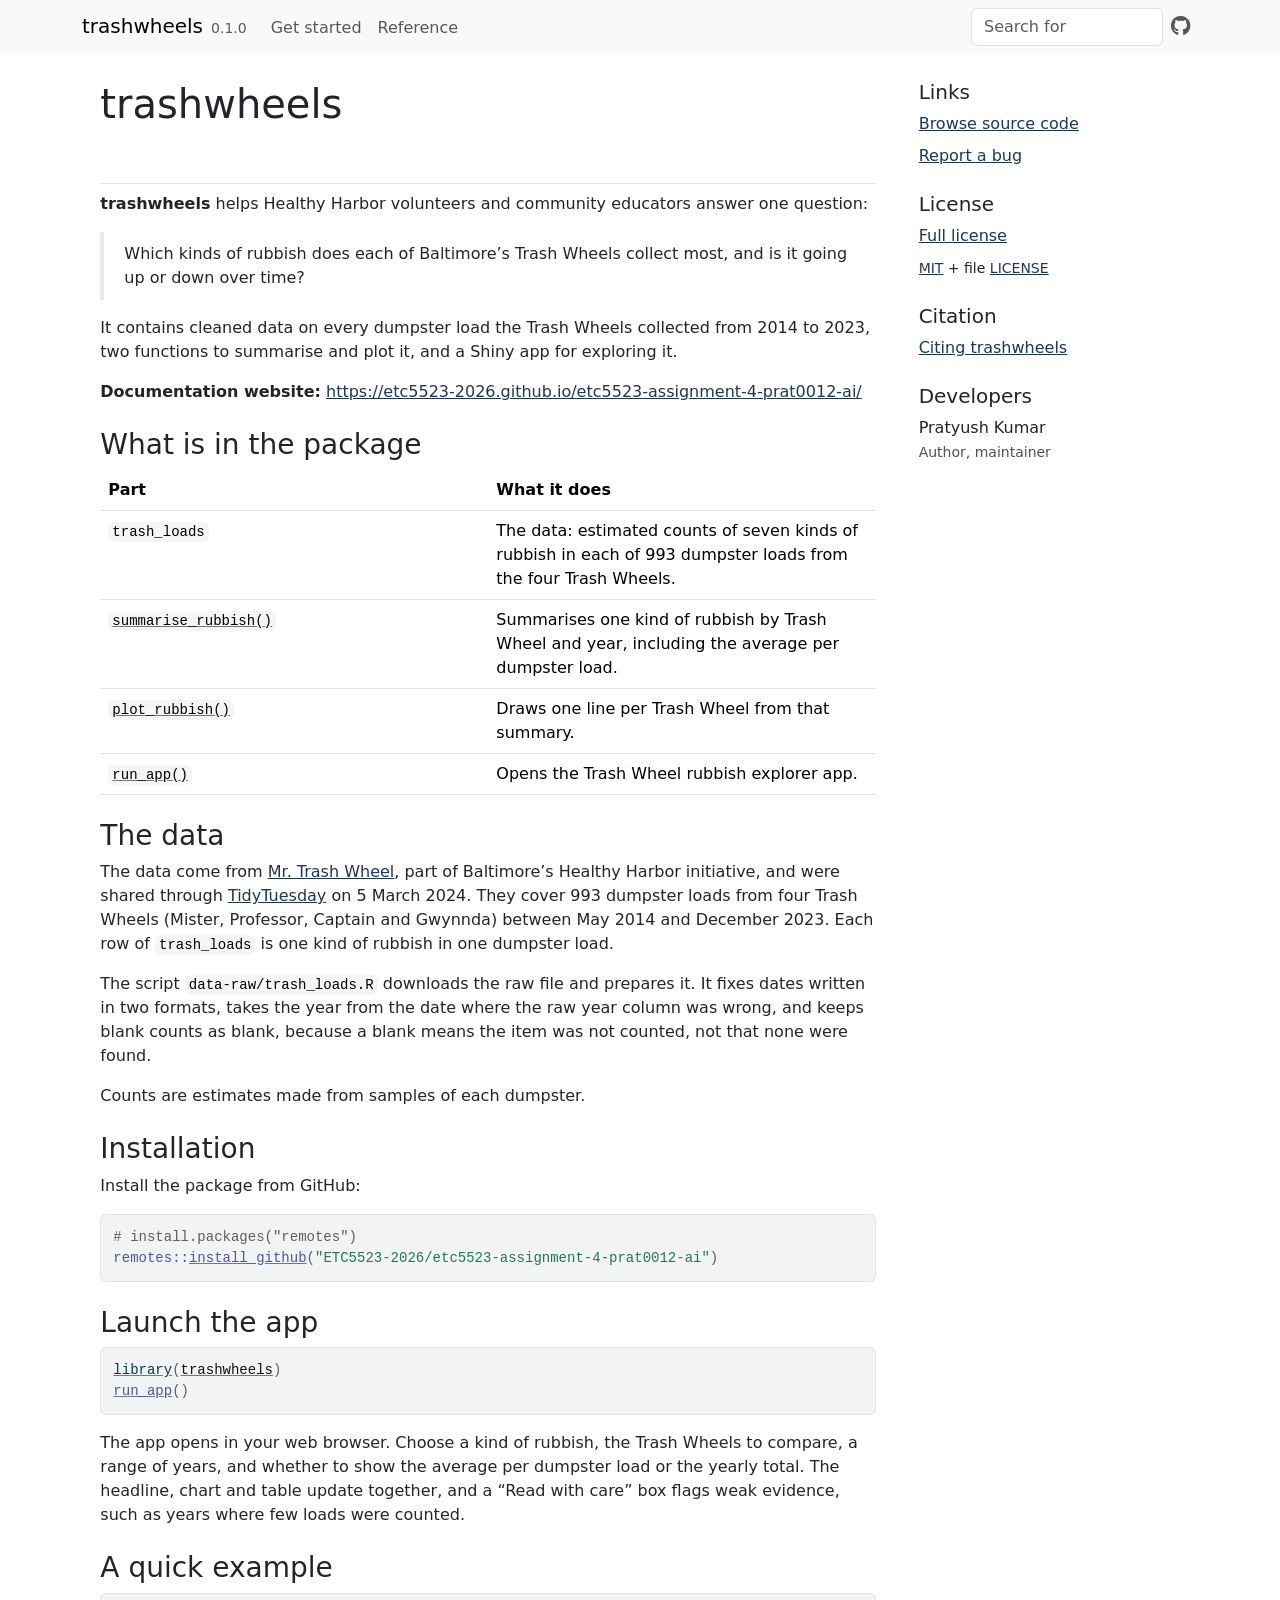
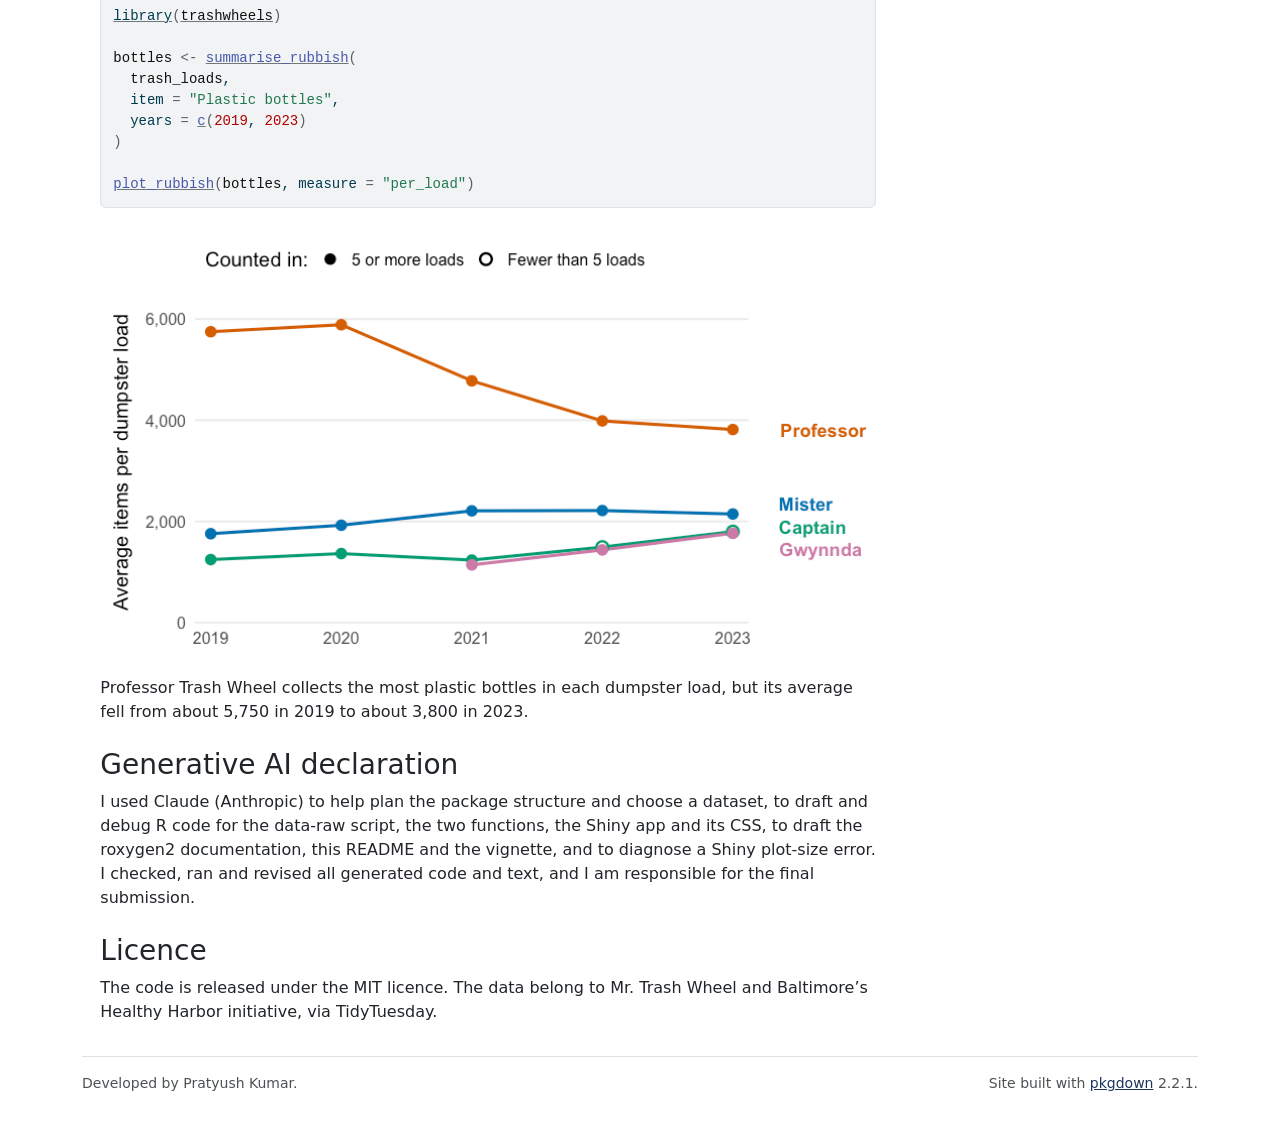
==== docs/index.html @ 95d3c6bc "Build pkgdown site into docs folder for GitHub Pages" ====
<!DOCTYPE html>
<!-- Generated by pkgdown: do not edit by hand --><html lang="en">
<head>
<meta http-equiv="Content-Type" content="text/html; charset=UTF-8">
<meta charset="utf-8">
<meta http-equiv="X-UA-Compatible" content="IE=edge">
<meta name="viewport" content="width=device-width, initial-scale=1, shrink-to-fit=no">
<title>trashwheels: Explore rubbish collected by Baltimore's Trash Wheels • trashwheels</title>
<script src="deps/jquery-3.6.0/jquery-3.6.0.min.js"></script><meta name="viewport" content="width=device-width, initial-scale=1, shrink-to-fit=no">
<link href="deps/bootstrap-5.3.8/bootstrap.min.css" rel="stylesheet">
<script src="deps/bootstrap-5.3.8/bootstrap.bundle.min.js"></script><link href="deps/font-awesome-6.5.2/css/all.min.css" rel="stylesheet">
<link href="deps/font-awesome-6.5.2/css/v4-shims.min.css" rel="stylesheet">
<script src="deps/headroom-0.11.0/headroom.min.js"></script><script src="deps/headroom-0.11.0/jQuery.headroom.min.js"></script><script src="deps/bootstrap-toc-1.0.1/bootstrap-toc.min.js"></script><script src="deps/clipboard.js-2.0.11/clipboard.min.js"></script><script src="deps/search-1.0.0/autocomplete.jquery.min.js"></script><script src="deps/search-1.0.0/fuse.min.js"></script><script src="deps/search-1.0.0/mark.min.js"></script><!-- pkgdown --><script src="pkgdown.js"></script><meta property="og:title" content="trashwheels: Explore rubbish collected by Baltimore's Trash Wheels">
<meta name="description" content="Data, functions and a Shiny app for comparing the rubbish that Baltimore's four Trash Wheels collect, per dumpster load and over time.
">
<meta property="og:description" content="Data, functions and a Shiny app for comparing the rubbish that Baltimore's four Trash Wheels collect, per dumpster load and over time.
">
</head>
<body>
    <a href="#main" class="visually-hidden-focusable">Skip to contents</a>


    <nav class="navbar navbar-expand-lg fixed-top bg-light" data-bs-theme="light" aria-label="Site navigation"><div class="container">

    <a class="navbar-brand me-2" href="index.html">trashwheels</a>

    <small class="nav-text text-muted me-auto" data-bs-toggle="tooltip" data-bs-placement="bottom" title="">0.1.0</small>


    <button class="navbar-toggler" type="button" data-bs-toggle="collapse" data-bs-target="#navbar" aria-controls="navbar" aria-expanded="false" aria-label="Toggle navigation">
      <span class="navbar-toggler-icon"></span>
    </button>

    <div id="navbar" class="collapse navbar-collapse ms-3">
      <ul class="navbar-nav me-auto">
<li class="nav-item"><a class="nav-link" href="articles/trashwheels.html">Get started</a></li>
<li class="nav-item"><a class="nav-link" href="reference/index.html">Reference</a></li>
      </ul>
<ul class="navbar-nav">
<li class="nav-item"><form class="form-inline" role="search">
 <input class="form-control" type="search" name="search-input" id="search-input" autocomplete="off" aria-label="Search site" placeholder="Search for" data-search-index="search.json">
</form></li>
<li class="nav-item"><a class="external-link nav-link" href="https://github.com/ETC5523-2026/etc5523-assignment-4-prat0012-ai/" aria-label="GitHub"><span class="fa fab fa-github fa-lg"></span></a></li>
      </ul>
</div>


  </div>
</nav><div class="container template-home">
<div class="row">
  <main id="main" class="col-md-9"><div class="section level1">
<div class="page-header"><h1 id="trashwheels">trashwheels<a class="anchor" aria-label="anchor" href="#trashwheels"></a>
</h1></div>
<p><strong>trashwheels</strong> helps Healthy Harbor volunteers and community educators answer one question:</p>
<blockquote>
<p>Which kinds of rubbish does each of Baltimore’s Trash Wheels collect most, and is it going up or down over time?</p>
</blockquote>
<p>It contains cleaned data on every dumpster load the Trash Wheels collected from 2014 to 2023, two functions to summarise and plot it, and a Shiny app for exploring it.</p>
<p><strong>Documentation website:</strong> <a href="https://etc5523-2026.github.io/etc5523-assignment-4-prat0012-ai/" class="uri">https://etc5523-2026.github.io/etc5523-assignment-4-prat0012-ai/</a></p>
<div class="section level2">
<h2 id="what-is-in-the-package">What is in the package<a class="anchor" aria-label="anchor" href="#what-is-in-the-package"></a>
</h2>
<table class="table">
<colgroup>
<col width="50%">
<col width="50%">
</colgroup>
<thead><tr>
<th>Part</th>
<th>What it does</th>
</tr></thead>
<tbody>
<tr>
<td><code>trash_loads</code></td>
<td>The data: estimated counts of seven kinds of rubbish in each of 993 dumpster loads from the four Trash Wheels.</td>
</tr>
<tr>
<td><code><a href="reference/summarise_rubbish.html">summarise_rubbish()</a></code></td>
<td>Summarises one kind of rubbish by Trash Wheel and year, including the average per dumpster load.</td>
</tr>
<tr>
<td><code><a href="reference/plot_rubbish.html">plot_rubbish()</a></code></td>
<td>Draws one line per Trash Wheel from that summary.</td>
</tr>
<tr>
<td><code><a href="reference/run_app.html">run_app()</a></code></td>
<td>Opens the Trash Wheel rubbish explorer app.</td>
</tr>
</tbody>
</table>
</div>
<div class="section level2">
<h2 id="the-data">The data<a class="anchor" aria-label="anchor" href="#the-data"></a>
</h2>
<p>The data come from <a href="https://www.mrtrashwheel.com/" class="external-link">Mr. Trash Wheel</a>, part of Baltimore’s Healthy Harbor initiative, and were shared through <a href="https://github.com/rfordatascience/tidytuesday/tree/main/data/2024/2024-03-05" class="external-link">TidyTuesday</a> on 5 March 2024. They cover 993 dumpster loads from four Trash Wheels (Mister, Professor, Captain and Gwynnda) between May 2014 and December 2023. Each row of <code>trash_loads</code> is one kind of rubbish in one dumpster load.</p>
<p>The script <code>data-raw/trash_loads.R</code> downloads the raw file and prepares it. It fixes dates written in two formats, takes the year from the date where the raw year column was wrong, and keeps blank counts as blank, because a blank means the item was not counted, not that none were found.</p>
<p>Counts are estimates made from samples of each dumpster.</p>
</div>
<div class="section level2">
<h2 id="installation">Installation<a class="anchor" aria-label="anchor" href="#installation"></a>
</h2>
<p>Install the package from GitHub:</p>
<div class="sourceCode" id="cb1"><pre class="downlit sourceCode r">
<code class="sourceCode R"><span><span class="co"># install.packages("remotes")</span></span>
<span><span class="fu">remotes</span><span class="fu">::</span><span class="fu"><a href="https://remotes.r-lib.org/reference/install_github.html" class="external-link">install_github</a></span><span class="op">(</span><span class="st">"ETC5523-2026/etc5523-assignment-4-prat0012-ai"</span><span class="op">)</span></span></code></pre></div>
</div>
<div class="section level2">
<h2 id="launch-the-app">Launch the app<a class="anchor" aria-label="anchor" href="#launch-the-app"></a>
</h2>
<div class="sourceCode" id="cb2"><pre class="downlit sourceCode r">
<code class="sourceCode R"><span><span class="kw"><a href="https://rdrr.io/r/base/library.html" class="external-link">library</a></span><span class="op">(</span><span class="va"><a href="https://etc5523-2026.github.io/etc5523-assignment-4-prat0012-ai/">trashwheels</a></span><span class="op">)</span></span>
<span><span class="fu"><a href="reference/run_app.html">run_app</a></span><span class="op">(</span><span class="op">)</span></span></code></pre></div>
<p>The app opens in your web browser. Choose a kind of rubbish, the Trash Wheels to compare, a range of years, and whether to show the average per dumpster load or the yearly total. The headline, chart and table update together, and a “Read with care” box flags weak evidence, such as years where few loads were counted.</p>
</div>
<div class="section level2">
<h2 id="a-quick-example">A quick example<a class="anchor" aria-label="anchor" href="#a-quick-example"></a>
</h2>
<div class="sourceCode" id="cb3"><pre class="downlit sourceCode r">
<code class="sourceCode R"><span><span class="kw"><a href="https://rdrr.io/r/base/library.html" class="external-link">library</a></span><span class="op">(</span><span class="va"><a href="https://etc5523-2026.github.io/etc5523-assignment-4-prat0012-ai/">trashwheels</a></span><span class="op">)</span></span>
<span></span>
<span><span class="va">bottles</span> <span class="op">&lt;-</span> <span class="fu"><a href="reference/summarise_rubbish.html">summarise_rubbish</a></span><span class="op">(</span></span>
<span>  <span class="va">trash_loads</span>,</span>
<span>  item <span class="op">=</span> <span class="st">"Plastic bottles"</span>,</span>
<span>  years <span class="op">=</span> <span class="fu"><a href="https://rdrr.io/r/base/c.html" class="external-link">c</a></span><span class="op">(</span><span class="fl">2019</span>, <span class="fl">2023</span><span class="op">)</span></span>
<span><span class="op">)</span></span>
<span></span>
<span><span class="fu"><a href="reference/plot_rubbish.html">plot_rubbish</a></span><span class="op">(</span><span class="va">bottles</span>, measure <span class="op">=</span> <span class="st">"per_load"</span><span class="op">)</span></span></code></pre></div>
<p><img src="reference/figures/README-example-1.png" alt="Line chart of average plastic bottles per dumpster load from 2019 to 2023 for the four Trash Wheels. Professor Trash Wheel is highest but falling." width="100%"></p>
<p>Professor Trash Wheel collects the most plastic bottles in each dumpster load, but its average fell from about 5,750 in 2019 to about 3,800 in 2023.</p>
</div>
<div class="section level2">
<h2 id="generative-ai-declaration">Generative AI declaration<a class="anchor" aria-label="anchor" href="#generative-ai-declaration"></a>
</h2>
<p>I used Claude (Anthropic) to help plan the package structure and choose a dataset, to draft and debug R code for the data-raw script, the two functions, the Shiny app and its CSS, to draft the roxygen2 documentation, this README and the vignette, and to diagnose a Shiny plot-size error. I checked, ran and revised all generated code and text, and I am responsible for the final submission.</p>
</div>
<div class="section level2">
<h2 id="licence">Licence<a class="anchor" aria-label="anchor" href="#licence"></a>
</h2>
<p>The code is released under the MIT licence. The data belong to Mr. Trash Wheel and Baltimore’s Healthy Harbor initiative, via TidyTuesday.</p>
</div>
</div>
  </main><aside class="col-md-3"><div class="links">
<h2 data-toc-skip>Links</h2>
<ul class="list-unstyled">
<li><a href="https://github.com/ETC5523-2026/etc5523-assignment-4-prat0012-ai/" class="external-link">Browse source code</a></li>
<li><a href="https://github.com/ETC5523-2026/etc5523-assignment-4-prat0012-ai/issues" class="external-link">Report a bug</a></li>
</ul>
</div>

<div class="license">
<h2 data-toc-skip>License</h2>
<ul class="list-unstyled">
<li><a href="LICENSE.html">Full license</a></li>
<li><small><a href="https://opensource.org/licenses/mit-license.php" class="external-link">MIT</a> + file <a href="LICENSE-text.html">LICENSE</a></small></li>
</ul>
</div>


<div class="citation">
<h2 data-toc-skip>Citation</h2>
<ul class="list-unstyled">
<li><a href="authors.html#citation">Citing trashwheels</a></li>
</ul>
</div>

<div class="developers">
<h2 data-toc-skip>Developers</h2>
<ul class="list-unstyled">
<li>Pratyush Kumar <br><small class="roles"> Author, maintainer </small>   </li>
</ul>
</div>



  </aside>
</div>


    <footer><div class="pkgdown-footer-left">
  <p>Developed by Pratyush Kumar.</p>
</div>

<div class="pkgdown-footer-right">
  <p>Site built with <a href="https://pkgdown.r-lib.org/" class="external-link">pkgdown</a> 2.2.1.</p>
</div>

    </footer>
</div>





  </body>
</html>
---- docs/deps/font-awesome-6.5.2/css/v4-shims.min.css ----
/*!
 * Font Awesome Free 6.5.2 by @fontawesome - https://fontawesome.com
 * License - https://fontawesome.com/license/free (Icons: CC BY 4.0, Fonts: SIL OFL 1.1, Code: MIT License)
 * Copyright 2024 Fonticons, Inc.
 */
.fa.fa-glass:before{content:"\f000"}.fa.fa-envelope-o{font-family:"Font Awesome 6 Free";font-weight:400}.fa.fa-envelope-o:before{content:"\f0e0"}.fa.fa-star-o{font-family:"Font Awesome 6 Free";font-weight:400}.fa.fa-star-o:before{content:"\f005"}.fa.fa-close:before,.fa.fa-remove:before{content:"\f00d"}.fa.fa-gear:before{content:"\f013"}.fa.fa-trash-o{font-family:"Font Awesome 6 Free";font-weight:400}.fa.fa-trash-o:before{content:"\f2ed"}.fa.fa-home:before{content:"\f015"}.fa.fa-file-o{font-family:"Font Awesome 6 Free";font-weight:400}.fa.fa-file-o:before{content:"\f15b"}.fa.fa-clock-o{font-family:"Font Awesome 6 Free";font-weight:400}.fa.fa-clock-o:before{content:"\f017"}.fa.fa-arrow-circle-o-down{font-family:"Font Awesome 6 Free";font-weight:400}.fa.fa-arrow-circle-o-down:before{content:"\f358"}.fa.fa-arrow-circle-o-up{font-family:"Font Awesome 6 Free";font-weight:400}.fa.fa-arrow-circle-o-up:before{content:"\f35b"}.fa.fa-play-circle-o{font-family:"Font Awesome 6 Free";font-weight:400}.fa.fa-play-circle-o:before{content:"\f144"}.fa.fa-repeat:before,.fa.fa-rotate-right:before{content:"\f01e"}.fa.fa-refresh:before{content:"\f021"}.fa.fa-list-alt{font-family:"Font Awesome 6 Free";font-weight:400}.fa.fa-list-alt:before{content:"\f022"}.fa.fa-dedent:before{content:"\f03b"}.fa.fa-video-camera:before{content:"\f03d"}.fa.fa-picture-o{font-family:"Font Awesome 6 Free";font-weight:400}.fa.fa-picture-o:before{content:"\f03e"}.fa.fa-photo{font-family:"Font Awesome 6 Free";font-weight:400}.fa.fa-photo:before{content:"\f03e"}.fa.fa-image{font-family:"Font Awesome 6 Free";font-weight:400}.fa.fa-image:before{content:"\f03e"}.fa.fa-map-marker:before{content:"\f3c5"}.fa.fa-pencil-square-o{font-family:"Font Awesome 6 Free";font-weight:400}.fa.fa-pencil-square-o:before{content:"\f044"}.fa.fa-edit{font-family:"Font Awesome 6 Free";font-weight:400}.fa.fa-edit:before{content:"\f044"}.fa.fa-share-square-o:before{content:"\f14d"}.fa.fa-check-square-o{font-family:"Font Awesome 6 Free";font-weight:400}.fa.fa-check-square-o:before{content:"\f14a"}.fa.fa-arrows:before{content:"\f0b2"}.fa.fa-times-circle-o{font-family:"Font Awesome 6 Free";font-weight:400}.fa.fa-times-circle-o:before{content:"\f057"}.fa.fa-check-circle-o{font-family:"Font Awesome 6 Free";font-weight:400}.fa.fa-check-circle-o:before{content:"\f058"}.fa.fa-mail-forward:before{content:"\f064"}.fa.fa-expand:before{content:"\f424"}.fa.fa-compress:before{content:"\f422"}.fa.fa-eye,.fa.fa-eye-slash{font-family:"Font Awesome 6 Free";font-weight:400}.fa.fa-warning:before{content:"\f071"}.fa.fa-calendar:before{content:"\f073"}.fa.fa-arrows-v:before{content:"\f338"}.fa.fa-arrows-h:before{content:"\f337"}.fa.fa-bar-chart-o:before,.fa.fa-bar-chart:before{content:"\e0e3"}.fa.fa-twitter-square{font-family:"Font Awesome 6 Brands";font-weight:400}.fa.fa-twitter-square:before{content:"\f081"}.fa.fa-facebook-square{font-family:"Font Awesome 6 Brands";font-weight:400}.fa.fa-facebook-square:before{content:"\f082"}.fa.fa-gears:before{content:"\f085"}.fa.fa-thumbs-o-up{font-family:"Font Awesome 6 Free";font-weight:400}.fa.fa-thumbs-o-up:before{content:"\f164"}.fa.fa-thumbs-o-down{font-family:"Font Awesome 6 Free";font-weight:400}.fa.fa-thumbs-o-down:before{content:"\f165"}.fa.fa-heart-o{font-family:"Font Awesome 6 Free";font-weight:400}.fa.fa-heart-o:before{content:"\f004"}.fa.fa-sign-out:before{content:"\f2f5"}.fa.fa-linkedin-square{font-family:"Font Awesome 6 Brands";font-weight:400}.fa.fa-linkedin-square:before{content:"\f08c"}.fa.fa-thumb-tack:before{content:"\f08d"}.fa.fa-external-link:before{content:"\f35d"}.fa.fa-sign-in:before{content:"\f2f6"}.fa.fa-github-square{font-family:"Font Awesome 6 Brands";font-weight:400}.fa.fa-github-square:before{content:"\f092"}.fa.fa-lemon-o{font-family:"Font Awesome 6 Free";font-weight:400}.fa.fa-lemon-o:before{content:"\f094"}.fa.fa-square-o{font-family:"Font Awesome 6 Free";font-weight:400}.fa.fa-square-o:before{content:"\f0c8"}.fa.fa-bookmark-o{font-family:"Font Awesome 6 Free";font-weight:400}.fa.fa-bookmark-o:before{content:"\f02e"}.fa.fa-facebook,.fa.fa-twitter{font-family:"Font Awesome 6 Brands";font-weight:400}.fa.fa-facebook:before{content:"\f39e"}.fa.fa-facebook-f{font-family:"Font Awesome 6 Brands";font-weight:400}.fa.fa-facebook-f:before{content:"\f39e"}.fa.fa-github{font-family:"Font Awesome 6 Brands";font-weight:400}.fa.fa-credit-card{font-family:"Font Awesome 6 Free";font-weight:400}.fa.fa-feed:before{content:"\f09e"}.fa.fa-hdd-o{font-family:"Font Awesome 6 Free";font-weight:400}.fa.fa-hdd-o:before{content:"\f0a0"}.fa.fa-hand-o-right{font-family:"Font Awesome 6 Free";font-weight:400}.fa.fa-hand-o-right:before{content:"\f0a4"}.fa.fa-hand-o-left{font-family:"Font Awesome 6 Free";font-weight:400}.fa.fa-hand-o-left:before{content:"\f0a5"}.fa.fa-hand-o-up{font-family:"Font Awesome 6 Free";font-weight:400}.fa.fa-hand-o-up:before{content:"\f0a6"}.fa.fa-hand-o-down{font-family:"Font Awesome 6 Free";font-weight:400}.fa.fa-hand-o-down:before{content:"\f0a7"}.fa.fa-globe:before{content:"\f57d"}.fa.fa-tasks:before{content:"\f828"}.fa.fa-arrows-alt:before{content:"\f31e"}.fa.fa-group:before{content:"\f0c0"}.fa.fa-chain:before{content:"\f0c1"}.fa.fa-cut:before{content:"\f0c4"}.fa.fa-files-o{font-family:"Font Awesome 6 Free";font-weight:400}.fa.fa-files-o:before{content:"\f0c5"}.fa.fa-floppy-o{font-family:"Font Awesome 6 Free";font-weight:400}.fa.fa-floppy-o:before{content:"\f0c7"}.fa.fa-save{font-family:"Font Awesome 6 Free";font-weight:400}.fa.fa-save:before{content:"\f0c7"}.fa.fa-navicon:before,.fa.fa-reorder:before{content:"\f0c9"}.fa.fa-magic:before{content:"\e2ca"}.fa.fa-pinterest,.fa.fa-pinterest-square{font-family:"Font Awesome 6 Brands";font-weight:400}.fa.fa-pinterest-square:before{content:"\f0d3"}.fa.fa-google-plus-square{font-family:"Font Awesome 6 Brands";font-weight:400}.fa.fa-google-plus-square:before{content:"\f0d4"}.fa.fa-google-plus{font-family:"Font Awesome 6 Brands";font-weight:400}.fa.fa-google-plus:before{content:"\f0d5"}.fa.fa-money:before{content:"\f3d1"}.fa.fa-unsorted:before{content:"\f0dc"}.fa.fa-sort-desc:before{content:"\f0dd"}.fa.fa-sort-asc:before{content:"\f0de"}.fa.fa-linkedin{font-family:"Font Awesome 6 Brands";font-weight:400}.fa.fa-linkedin:before{content:"\f0e1"}.fa.fa-rotate-left:before{content:"\f0e2"}.fa.fa-legal:before{content:"\f0e3"}.fa.fa-dashboard:before,.fa.fa-tachometer:before{content:"\f625"}.fa.fa-comment-o{font-family:"Font Awesome 6 Free";font-weight:400}.fa.fa-comment-o:before{content:"\f075"}.fa.fa-comments-o{font-family:"Font Awesome 6 Free";font-weight:400}.fa.fa-comments-o:before{content:"\f086"}.fa.fa-flash:before{content:"\f0e7"}.fa.fa-clipboard:before{content:"\f0ea"}.fa.fa-lightbulb-o{font-family:"Font Awesome 6 Free";font-weight:400}.fa.fa-lightbulb-o:before{content:"\f0eb"}.fa.fa-exchange:before{content:"\f362"}.fa.fa-cloud-download:before{content:"\f0ed"}.fa.fa-cloud-upload:before{content:"\f0ee"}.fa.fa-bell-o{font-family:"Font Awesome 6 Free";font-weight:400}.fa.fa-bell-o:before{content:"\f0f3"}.fa.fa-cutlery:before{content:"\f2e7"}.fa.fa-file-text-o{font-family:"Font Awesome 6 Free";font-weight:400}.fa.fa-file-text-o:before{content:"\f15c"}.fa.fa-building-o{font-family:"Font Awesome 6 Free";font-weight:400}.fa.fa-building-o:before{content:"\f1ad"}.fa.fa-hospital-o{font-family:"Font Awesome 6 Free";font-weight:400}.fa.fa-hospital-o:before{content:"\f0f8"}.fa.fa-tablet:before{content:"\f3fa"}.fa.fa-mobile-phone:before,.fa.fa-mobile:before{content:"\f3cd"}.fa.fa-circle-o{font-family:"Font Awesome 6 Free";font-weight:400}.fa.fa-circle-o:before{content:"\f111"}.fa.fa-mail-reply:before{content:"\f3e5"}.fa.fa-github-alt{font-family:"Font Awesome 6 Brands";font-weight:400}.fa.fa-folder-o{font-family:"Font Awesome 6 Free";font-weight:400}.fa.fa-folder-o:before{content:"\f07b"}.fa.fa-folder-open-o{font-family:"Font Awesome 6 Free";font-weight:400}.fa.fa-folder-open-o:before{content:"\f07c"}.fa.fa-smile-o{font-family:"Font Awesome 6 Free";font-weight:400}.fa.fa-smile-o:before{content:"\f118"}.fa.fa-frown-o{font-family:"Font Awesome 6 Free";font-weight:400}.fa.fa-frown-o:before{content:"\f119"}.fa.fa-meh-o{font-family:"Font Awesome 6 Free";font-weight:400}.fa.fa-meh-o:before{content:"\f11a"}.fa.fa-keyboard-o{font-family:"Font Awesome 6 Free";font-weight:400}.fa.fa-keyboard-o:before{content:"\f11c"}.fa.fa-flag-o{font-family:"Font Awesome 6 Free";font-weight:400}.fa.fa-flag-o:before{content:"\f024"}.fa.fa-mail-reply-all:before{content:"\f122"}.fa.fa-star-half-o{font-family:"Font Awesome 6 Free";font-weight:400}.fa.fa-star-half-o:before{content:"\f5c0"}.fa.fa-star-half-empty{font-family:"Font Awesome 6 Free";font-weight:400}.fa.fa-star-half-empty:before{content:"\f5c0"}.fa.fa-star-half-full{font-family:"Font Awesome 6 Free";font-weight:400}.fa.fa-star-half-full:before{content:"\f5c0"}.fa.fa-code-fork:before{content:"\f126"}.fa.fa-chain-broken:before,.fa.fa-unlink:before{content:"\f127"}.fa.fa-calendar-o{font-family:"Font Awesome 6 Free";font-weight:400}.fa.fa-calendar-o:before{content:"\f133"}.fa.fa-css3,.fa.fa-html5,.fa.fa-maxcdn{font-family:"Font Awesome 6 Brands";font-weight:400}.fa.fa-unlock-alt:before{content:"\f09c"}.fa.fa-minus-square-o{font-family:"Font Awesome 6 Free";font-weight:400}.fa.fa-minus-square-o:before{content:"\f146"}.fa.fa-level-up:before{content:"\f3bf"}.fa.fa-level-down:before{content:"\f3be"}.fa.fa-pencil-square:before{content:"\f14b"}.fa.fa-external-link-square:before{content:"\f360"}.fa.fa-compass{font-family:"Font Awesome 6 Free";font-weight:400}.fa.fa-caret-square-o-down{font-family:"Font Awesome 6 Free";font-weight:400}.fa.fa-caret-square-o-down:before{content:"\f150"}.fa.fa-toggle-down{font-family:"Font Awesome 6 Free";font-weight:400}.fa.fa-toggle-down:before{content:"\f150"}.fa.fa-caret-square-o-up{font-family:"Font Awesome 6 Free";font-weight:400}.fa.fa-caret-square-o-up:before{content:"\f151"}.fa.fa-toggle-up{font-family:"Font Awesome 6 Free";font-weight:400}.fa.fa-toggle-up:before{content:"\f151"}.fa.fa-caret-square-o-right{font-family:"Font Awesome 6 Free";font-weight:400}.fa.fa-caret-square-o-right:before{content:"\f152"}.fa.fa-toggle-right{font-family:"Font Awesome 6 Free";font-weight:400}.fa.fa-toggle-right:before{content:"\f152"}.fa.fa-eur:before,.fa.fa-euro:before{content:"\f153"}.fa.fa-gbp:before{content:"\f154"}.fa.fa-dollar:before,.fa.fa-usd:before{content:"\24"}.fa.fa-inr:before,.fa.fa-rupee:before{content:"\e1bc"}.fa.fa-cny:before,.fa.fa-jpy:before,.fa.fa-rmb:before,.fa.fa-yen:before{content:"\f157"}.fa.fa-rouble:before,.fa.fa-rub:before,.fa.fa-ruble:before{content:"\f158"}.fa.fa-krw:before,.fa.fa-won:before{content:"\f159"}.fa.fa-bitcoin,.fa.fa-btc{font-family:"Font Awesome 6 Brands";font-weight:400}.fa.fa-bitcoin:before{content:"\f15a"}.fa.fa-file-text:before{content:"\f15c"}.fa.fa-sort-alpha-asc:before{content:"\f15d"}.fa.fa-sort-alpha-desc:before{content:"\f881"}.fa.fa-sort-amount-asc:before{content:"\f884"}.fa.fa-sort-amount-desc:before{content:"\f160"}.fa.fa-sort-numeric-asc:before{content:"\f162"}.fa.fa-sort-numeric-desc:before{content:"\f886"}.fa.fa-youtube-square{font-family:"Font Awesome 6 Brands";font-weight:400}.fa.fa-youtube-square:before{content:"\f431"}.fa.fa-xing,.fa.fa-xing-square,.fa.fa-youtube{font-family:"Font Awesome 6 Brands";font-weight:400}.fa.fa-xing-square:before{content:"\f169"}.fa.fa-youtube-play{font-family:"Font Awesome 6 Brands";font-weight:400}.fa.fa-youtube-play:before{content:"\f167"}.fa.fa-adn,.fa.fa-bitbucket,.fa.fa-bitbucket-square,.fa.fa-dropbox,.fa.fa-flickr,.fa.fa-instagram,.fa.fa-stack-overflow{font-family:"Font Awesome 6 Brands";font-weight:400}.fa.fa-bitbucket-square:before{content:"\f171"}.fa.fa-tumblr,.fa.fa-tumblr-square{font-family:"Font Awesome 6 Brands";font-weight:400}.fa.fa-tumblr-square:before{content:"\f174"}.fa.fa-long-arrow-down:before{content:"\f309"}.fa.fa-long-arrow-up:before{content:"\f30c"}.fa.fa-long-arrow-left:before{content:"\f30a"}.fa.fa-long-arrow-right:before{content:"\f30b"}.fa.fa-android,.fa.fa-apple,.fa.fa-dribbble,.fa.fa-foursquare,.fa.fa-gittip,.fa.fa-gratipay,.fa.fa-linux,.fa.fa-skype,.fa.fa-trello,.fa.fa-windows{font-family:"Font Awesome 6 Brands";font-weight:400}.fa.fa-gittip:before{content:"\f184"}.fa.fa-sun-o{font-family:"Font Awesome 6 Free";font-weight:400}.fa.fa-sun-o:before{content:"\f185"}.fa.fa-moon-o{font-family:"Font Awesome 6 Free";font-weight:400}.fa.fa-moon-o:before{content:"\f186"}.fa.fa-pagelines,.fa.fa-renren,.fa.fa-stack-exchange,.fa.fa-vk,.fa.fa-weibo{font-family:"Font Awesome 6 Brands";font-weight:400}.fa.fa-arrow-circle-o-right{font-family:"Font Awesome 6 Free";font-weight:400}.fa.fa-arrow-circle-o-right:before{content:"\f35a"}.fa.fa-arrow-circle-o-left{font-family:"Font Awesome 6 Free";font-weight:400}.fa.fa-arrow-circle-o-left:before{content:"\f359"}.fa.fa-caret-square-o-left{font-family:"Font Awesome 6 Free";font-weight:400}.fa.fa-caret-square-o-left:before{content:"\f191"}.fa.fa-toggle-left{font-family:"Font Awesome 6 Free";font-weight:400}.fa.fa-toggle-left:before{content:"\f191"}.fa.fa-dot-circle-o{font-family:"Font Awesome 6 Free";font-weight:400}.fa.fa-dot-circle-o:before{content:"\f192"}.fa.fa-vimeo-square{font-family:"Font Awesome 6 Brands";font-weight:400}.fa.fa-vimeo-square:before{content:"\f194"}.fa.fa-try:before,.fa.fa-turkish-lira:before{content:"\e2bb"}.fa.fa-plus-square-o{font-family:"Font Awesome 6 Free";font-weight:400}.fa.fa-plus-square-o:before{content:"\f0fe"}.fa.fa-openid,.fa.fa-slack,.fa.fa-wordpress{font-family:"Font Awesome 6 Brands";font-weight:400}.fa.fa-bank:before,.fa.fa-institution:before{content:"\f19c"}.fa.fa-mortar-board:before{content:"\f19d"}.fa.fa-google,.fa.fa-reddit,.fa.fa-reddit-square,.fa.fa-yahoo{font-family:"Font Awesome 6 Brands";font-weight:400}.fa.fa-reddit-square:before{content:"\f1a2"}.fa.fa-behance,.fa.fa-behance-square,.fa.fa-delicious,.fa.fa-digg,.fa.fa-drupal,.fa.fa-joomla,.fa.fa-pied-piper-alt,.fa.fa-pied-piper-pp,.fa.fa-stumbleupon,.fa.fa-stumbleupon-circle{font-family:"Font Awesome 6 Brands";font-weight:400}.fa.fa-behance-square:before{content:"\f1b5"}.fa.fa-steam,.fa.fa-steam-square{font-family:"Font Awesome 6 Brands";font-weight:400}.fa.fa-steam-square:before{content:"\f1b7"}.fa.fa-automobile:before{content:"\f1b9"}.fa.fa-cab:before{content:"\f1ba"}.fa.fa-deviantart,.fa.fa-soundcloud,.fa.fa-spotify{font-family:"Font Awesome 6 Brands";font-weight:400}.fa.fa-file-pdf-o{font-family:"Font Awesome 6 Free";font-weight:400}.fa.fa-file-pdf-o:before{content:"\f1c1"}.fa.fa-file-word-o{font-family:"Font Awesome 6 Free";font-weight:400}.fa.fa-file-word-o:before{content:"\f1c2"}.fa.fa-file-excel-o{font-family:"Font Awesome 6 Free";font-weight:400}.fa.fa-file-excel-o:before{content:"\f1c3"}.fa.fa-file-powerpoint-o{font-family:"Font Awesome 6 Free";font-weight:400}.fa.fa-file-powerpoint-o:before{content:"\f1c4"}.fa.fa-file-image-o{font-family:"Font Awesome 6 Free";font-weight:400}.fa.fa-file-image-o:before{content:"\f1c5"}.fa.fa-file-photo-o{font-family:"Font Awesome 6 Free";font-weight:400}.fa.fa-file-photo-o:before{content:"\f1c5"}.fa.fa-file-picture-o{font-family:"Font Awesome 6 Free";font-weight:400}.fa.fa-file-picture-o:before{content:"\f1c5"}.fa.fa-file-archive-o{font-family:"Font Awesome 6 Free";font-weight:400}.fa.fa-file-archive-o:before{content:"\f1c6"}.fa.fa-file-zip-o{font-family:"Font Awesome 6 Free";font-weight:400}.fa.fa-file-zip-o:before{content:"\f1c6"}.fa.fa-file-audio-o{font-family:"Font Awesome 6 Free";font-weight:400}.fa.fa-file-audio-o:before{content:"\f1c7"}.fa.fa-file-sound-o{font-family:"Font Awesome 6 Free";font-weight:400}.fa.fa-file-sound-o:before{content:"\f1c7"}.fa.fa-file-video-o{font-family:"Font Awesome 6 Free";font-weight:400}.fa.fa-file-video-o:before{content:"\f1c8"}.fa.fa-file-movie-o{font-family:"Font Awesome 6 Free";font-weight:400}.fa.fa-file-movie-o:before{content:"\f1c8"}.fa.fa-file-code-o{font-family:"Font Awesome 6 Free";font-weight:400}.fa.fa-file-code-o:before{content:"\f1c9"}.fa.fa-codepen,.fa.fa-jsfiddle,.fa.fa-vine{font-family:"Font Awesome 6 Brands";font-weight:400}.fa.fa-life-bouy:before,.fa.fa-life-buoy:before,.fa.fa-life-saver:before,.fa.fa-support:before{content:"\f1cd"}.fa.fa-circle-o-notch:before{content:"\f1ce"}.fa.fa-ra,.fa.fa-rebel{font-family:"Font Awesome 6 Brands";font-weight:400}.fa.fa-ra:before{content:"\f1d0"}.fa.fa-resistance{font-family:"Font Awesome 6 Brands";font-weight:400}.fa.fa-resistance:before{content:"\f1d0"}.fa.fa-empire,.fa.fa-ge{font-family:"Font Awesome 6 Brands";font-weight:400}.fa.fa-ge:before{content:"\f1d1"}.fa.fa-git-square{font-family:"Font Awesome 6 Brands";font-weight:400}.fa.fa-git-square:before{content:"\f1d2"}.fa.fa-git,.fa.fa-hacker-news,.fa.fa-y-combinator-square{font-family:"Font Awesome 6 Brands";font-weight:400}.fa.fa-y-combinator-square:before{content:"\f1d4"}.fa.fa-yc-square{font-family:"Font Awesome 6 Brands";font-weight:400}.fa.fa-yc-square:before{content:"\f1d4"}.fa.fa-qq,.fa.fa-tencent-weibo,.fa.fa-wechat,.fa.fa-weixin{font-family:"Font Awesome 6 Brands";font-weight:400}.fa.fa-wechat:before{content:"\f1d7"}.fa.fa-send:before{content:"\f1d8"}.fa.fa-paper-plane-o{font-family:"Font Awesome 6 Free";font-weight:400}.fa.fa-paper-plane-o:before{content:"\f1d8"}.fa.fa-send-o{font-family:"Font Awesome 6 Free";font-weight:400}.fa.fa-send-o:before{content:"\f1d8"}.fa.fa-circle-thin{font-family:"Font Awesome 6 Free";font-weight:400}.fa.fa-circle-thin:before{content:"\f111"}.fa.fa-header:before{content:"\f1dc"}.fa.fa-futbol-o{font-family:"Font Awesome 6 Free";font-weight:400}.fa.fa-futbol-o:before{content:"\f1e3"}.fa.fa-soccer-ball-o{font-family:"Font Awesome 6 Free";font-weight:400}.fa.fa-soccer-ball-o:before{content:"\f1e3"}.fa.fa-slideshare,.fa.fa-twitch,.fa.fa-yelp{font-family:"Font Awesome 6 Brands";font-weight:400}.fa.fa-newspaper-o{font-family:"Font Awesome 6 Free";font-weight:400}.fa.fa-newspaper-o:before{content:"\f1ea"}.fa.fa-cc-amex,.fa.fa-cc-discover,.fa.fa-cc-mastercard,.fa.fa-cc-paypal,.fa.fa-cc-stripe,.fa.fa-cc-visa,.fa.fa-google-wallet,.fa.fa-paypal{font-family:"Font Awesome 6 Brands";font-weight:400}.fa.fa-bell-slash-o{font-family:"Font Awesome 6 Free";font-weight:400}.fa.fa-bell-slash-o:before{content:"\f1f6"}.fa.fa-trash:before{content:"\f2ed"}.fa.fa-copyright{font-family:"Font Awesome 6 Free";font-weight:400}.fa.fa-eyedropper:before{content:"\f1fb"}.fa.fa-area-chart:before{content:"\f1fe"}.fa.fa-pie-chart:before{content:"\f200"}.fa.fa-line-chart:before{content:"\f201"}.fa.fa-lastfm,.fa.fa-lastfm-square{font-family:"Font Awesome 6 Brands";font-weight:400}.fa.fa-lastfm-square:before{content:"\f203"}.fa.fa-angellist,.fa.fa-ioxhost{font-family:"Font Awesome 6 Brands";font-weight:400}.fa.fa-cc{font-family:"Font Awesome 6 Free";font-weight:400}.fa.fa-cc:before{content:"\f20a"}.fa.fa-ils:before,.fa.fa-shekel:before,.fa.fa-sheqel:before{content:"\f20b"}.fa.fa-buysellads,.fa.fa-connectdevelop,.fa.fa-dashcube,.fa.fa-forumbee,.fa.fa-leanpub,.fa.fa-sellsy,.fa.fa-shirtsinbulk,.fa.fa-simplybuilt,.fa.fa-skyatlas{font-family:"Font Awesome 6 Brands";font-weight:400}.fa.fa-diamond{font-family:"Font Awesome 6 Free";font-weight:400}.fa.fa-diamond:before{content:"\f3a5"}.fa.fa-intersex:before,.fa.fa-transgender:before{content:"\f224"}.fa.fa-transgender-alt:before{content:"\f225"}.fa.fa-facebook-official{font-family:"Font Awesome 6 Brands";font-weight:400}.fa.fa-facebook-official:before{content:"\f09a"}.fa.fa-pinterest-p,.fa.fa-whatsapp{font-family:"Font Awesome 6 Brands";font-weight:400}.fa.fa-hotel:before{content:"\f236"}.fa.fa-medium,.fa.fa-viacoin,.fa.fa-y-combinator,.fa.fa-yc{font-family:"Font Awesome 6 Brands";font-weight:400}.fa.fa-yc:before{content:"\f23b"}.fa.fa-expeditedssl,.fa.fa-opencart,.fa.fa-optin-monster{font-family:"Font Awesome 6 Brands";font-weight:400}.fa.fa-battery-4:before,.fa.fa-battery:before{content:"\f240"}.fa.fa-battery-3:before{content:"\f241"}.fa.fa-battery-2:before{content:"\f242"}.fa.fa-battery-1:before{content:"\f243"}.fa.fa-battery-0:before{content:"\f244"}.fa.fa-object-group,.fa.fa-object-ungroup,.fa.fa-sticky-note-o{font-family:"Font Awesome 6 Free";font-weight:400}.fa.fa-sticky-note-o:before{content:"\f249"}.fa.fa-cc-diners-club,.fa.fa-cc-jcb{font-family:"Font Awesome 6 Brands";font-weight:400}.fa.fa-clone{font-family:"Font Awesome 6 Free";font-weight:400}.fa.fa-hourglass-o:before{content:"\f254"}.fa.fa-hourglass-1:before{content:"\f251"}.fa.fa-hourglass-2:before{content:"\f252"}.fa.fa-hourglass-3:before{content:"\f253"}.fa.fa-hand-rock-o{font-family:"Font Awesome 6 Free";font-weight:400}.fa.fa-hand-rock-o:before{content:"\f255"}.fa.fa-hand-grab-o{font-family:"Font Awesome 6 Free";font-weight:400}.fa.fa-hand-grab-o:before{content:"\f255"}.fa.fa-hand-paper-o{font-family:"Font Awesome 6 Free";font-weight:400}.fa.fa-hand-paper-o:before{content:"\f256"}.fa.fa-hand-stop-o{font-family:"Font Awesome 6 Free";font-weight:400}.fa.fa-hand-stop-o:before{content:"\f256"}.fa.fa-hand-scissors-o{font-family:"Font Awesome 6 Free";font-weight:400}.fa.fa-hand-scissors-o:before{content:"\f257"}.fa.fa-hand-lizard-o{font-family:"Font Awesome 6 Free";font-weight:400}.fa.fa-hand-lizard-o:before{content:"\f258"}.fa.fa-hand-spock-o{font-family:"Font Awesome 6 Free";font-weight:400}.fa.fa-hand-spock-o:before{content:"\f259"}.fa.fa-hand-pointer-o{font-family:"Font Awesome 6 Free";font-weight:400}.fa.fa-hand-pointer-o:before{content:"\f25a"}.fa.fa-hand-peace-o{font-family:"Font Awesome 6 Free";font-weight:400}.fa.fa-hand-peace-o:before{content:"\f25b"}.fa.fa-registered{font-family:"Font Awesome 6 Free";font-weight:400}.fa.fa-creative-commons,.fa.fa-gg,.fa.fa-gg-circle,.fa.fa-odnoklassniki,.fa.fa-odnoklassniki-square{font-family:"Font Awesome 6 Brands";font-weight:400}.fa.fa-odnoklassniki-square:before{content:"\f264"}.fa.fa-chrome,.fa.fa-firefox,.fa.fa-get-pocket,.fa.fa-internet-explorer,.fa.fa-opera,.fa.fa-safari,.fa.fa-wikipedia-w{font-family:"Font Awesome 6 Brands";font-weight:400}.fa.fa-television:before{content:"\f26c"}.fa.fa-500px,.fa.fa-amazon,.fa.fa-contao{font-family:"Font Awesome 6 Brands";font-weight:400}.fa.fa-calendar-plus-o{font-family:"Font Awesome 6 Free";font-weight:400}.fa.fa-calendar-plus-o:before{content:"\f271"}.fa.fa-calendar-minus-o{font-family:"Font Awesome 6 Free";font-weight:400}.fa.fa-calendar-minus-o:before{content:"\f272"}.fa.fa-calendar-times-o{font-family:"Font Awesome 6 Free";font-weight:400}.fa.fa-calendar-times-o:before{content:"\f273"}.fa.fa-calendar-check-o{font-family:"Font Awesome 6 Free";font-weight:400}.fa.fa-calendar-check-o:before{content:"\f274"}.fa.fa-map-o{font-family:"Font Awesome 6 Free";font-weight:400}.fa.fa-map-o:before{content:"\f279"}.fa.fa-commenting:before{content:"\f4ad"}.fa.fa-commenting-o{font-family:"Font Awesome 6 Free";font-weight:400}.fa.fa-commenting-o:before{content:"\f4ad"}.fa.fa-houzz,.fa.fa-vimeo{font-family:"Font Awesome 6 Brands";font-weight:400}.fa.fa-vimeo:before{content:"\f27d"}.fa.fa-black-tie,.fa.fa-edge,.fa.fa-fonticons,.fa.fa-reddit-alien{font-family:"Font Awesome 6 Brands";font-weight:400}.fa.fa-credit-card-alt:before{content:"\f09d"}.fa.fa-codiepie,.fa.fa-fort-awesome,.fa.fa-mixcloud,.fa.fa-modx,.fa.fa-product-hunt,.fa.fa-scribd,.fa.fa-usb{font-family:"Font Awesome 6 Brands";font-weight:400}.fa.fa-pause-circle-o{font-family:"Font Awesome 6 Free";font-weight:400}.fa.fa-pause-circle-o:before{content:"\f28b"}.fa.fa-stop-circle-o{font-family:"Font Awesome 6 Free";font-weight:400}.fa.fa-stop-circle-o:before{content:"\f28d"}.fa.fa-bluetooth,.fa.fa-bluetooth-b,.fa.fa-envira,.fa.fa-gitlab,.fa.fa-wheelchair-alt,.fa.fa-wpbeginner,.fa.fa-wpforms{font-family:"Font Awesome 6 Brands";font-weight:400}.fa.fa-wheelchair-alt:before{content:"\f368"}.fa.fa-question-circle-o{font-family:"Font Awesome 6 Free";font-weight:400}.fa.fa-question-circle-o:before{content:"\f059"}.fa.fa-volume-control-phone:before{content:"\f2a0"}.fa.fa-asl-interpreting:before{content:"\f2a3"}.fa.fa-deafness:before,.fa.fa-hard-of-hearing:before{content:"\f2a4"}.fa.fa-glide,.fa.fa-glide-g{font-family:"Font Awesome 6 Brands";font-weight:400}.fa.fa-signing:before{content:"\f2a7"}.fa.fa-viadeo,.fa.fa-viadeo-square{font-family:"Font Awesome 6 Brands";font-weight:400}.fa.fa-viadeo-square:before{content:"\f2aa"}.fa.fa-snapchat,.fa.fa-snapchat-ghost{font-family:"Font Awesome 6 Brands";font-weight:400}.fa.fa-snapchat-ghost:before{content:"\f2ab"}.fa.fa-snapchat-square{font-family:"Font Awesome 6 Brands";font-weight:400}.fa.fa-snapchat-square:before{content:"\f2ad"}.fa.fa-first-order,.fa.fa-google-plus-official,.fa.fa-pied-piper,.fa.fa-themeisle,.fa.fa-yoast{font-family:"Font Awesome 6 Brands";font-weight:400}.fa.fa-google-plus-official:before{content:"\f2b3"}.fa.fa-google-plus-circle{font-family:"Font Awesome 6 Brands";font-weight:400}.fa.fa-google-plus-circle:before{content:"\f2b3"}.fa.fa-fa,.fa.fa-font-awesome{font-family:"Font Awesome 6 Brands";font-weight:400}.fa.fa-fa:before{content:"\f2b4"}.fa.fa-handshake-o{font-family:"Font Awesome 6 Free";font-weight:400}.fa.fa-handshake-o:before{content:"\f2b5"}.fa.fa-envelope-open-o{font-family:"Font Awesome 6 Free";font-weight:400}.fa.fa-envelope-open-o:before{content:"\f2b6"}.fa.fa-linode{font-family:"Font Awesome 6 Brands";font-weight:400}.fa.fa-address-book-o{font-family:"Font Awesome 6 Free";font-weight:400}.fa.fa-address-book-o:before{content:"\f2b9"}.fa.fa-vcard:before{content:"\f2bb"}.fa.fa-address-card-o{font-family:"Font Awesome 6 Free";font-weight:400}.fa.fa-address-card-o:before{content:"\f2bb"}.fa.fa-vcard-o{font-family:"Font Awesome 6 Free";font-weight:400}.fa.fa-vcard-o:before{content:"\f2bb"}.fa.fa-user-circle-o{font-family:"Font Awesome 6 Free";font-weight:400}.fa.fa-user-circle-o:before{content:"\f2bd"}.fa.fa-user-o{font-family:"Font Awesome 6 Free";font-weight:400}.fa.fa-user-o:before{content:"\f007"}.fa.fa-id-badge{font-family:"Font Awesome 6 Free";font-weight:400}.fa.fa-drivers-license:before{content:"\f2c2"}.fa.fa-id-card-o{font-family:"Font Awesome 6 Free";font-weight:400}.fa.fa-id-card-o:before{content:"\f2c2"}.fa.fa-drivers-license-o{font-family:"Font Awesome 6 Free";font-weight:400}.fa.fa-drivers-license-o:before{content:"\f2c2"}.fa.fa-free-code-camp,.fa.fa-quora,.fa.fa-telegram{font-family:"Font Awesome 6 Brands";font-weight:400}.fa.fa-thermometer-4:before,.fa.fa-thermometer:before{content:"\f2c7"}.fa.fa-thermometer-3:before{content:"\f2c8"}.fa.fa-thermometer-2:before{content:"\f2c9"}.fa.fa-thermometer-1:before{content:"\f2ca"}.fa.fa-thermometer-0:before{content:"\f2cb"}.fa.fa-bathtub:before,.fa.fa-s15:before{content:"\f2cd"}.fa.fa-window-maximize,.fa.fa-window-restore{font-family:"Font Awesome 6 Free";font-weight:400}.fa.fa-times-rectangle:before{content:"\f410"}.fa.fa-window-close-o{font-family:"Font Awesome 6 Free";font-weight:400}.fa.fa-window-close-o:before{content:"\f410"}.fa.fa-times-rectangle-o{font-family:"Font Awesome 6 Free";font-weight:400}.fa.fa-times-rectangle-o:before{content:"\f410"}.fa.fa-bandcamp,.fa.fa-eercast,.fa.fa-etsy,.fa.fa-grav,.fa.fa-imdb,.fa.fa-ravelry{font-family:"Font Awesome 6 Brands";font-weight:400}.fa.fa-eercast:before{content:"\f2da"}.fa.fa-snowflake-o{font-family:"Font Awesome 6 Free";font-weight:400}.fa.fa-snowflake-o:before{content:"\f2dc"}.fa.fa-meetup,.fa.fa-superpowers,.fa.fa-wpexplorer{font-family:"Font Awesome 6 Brands";font-weight:400}
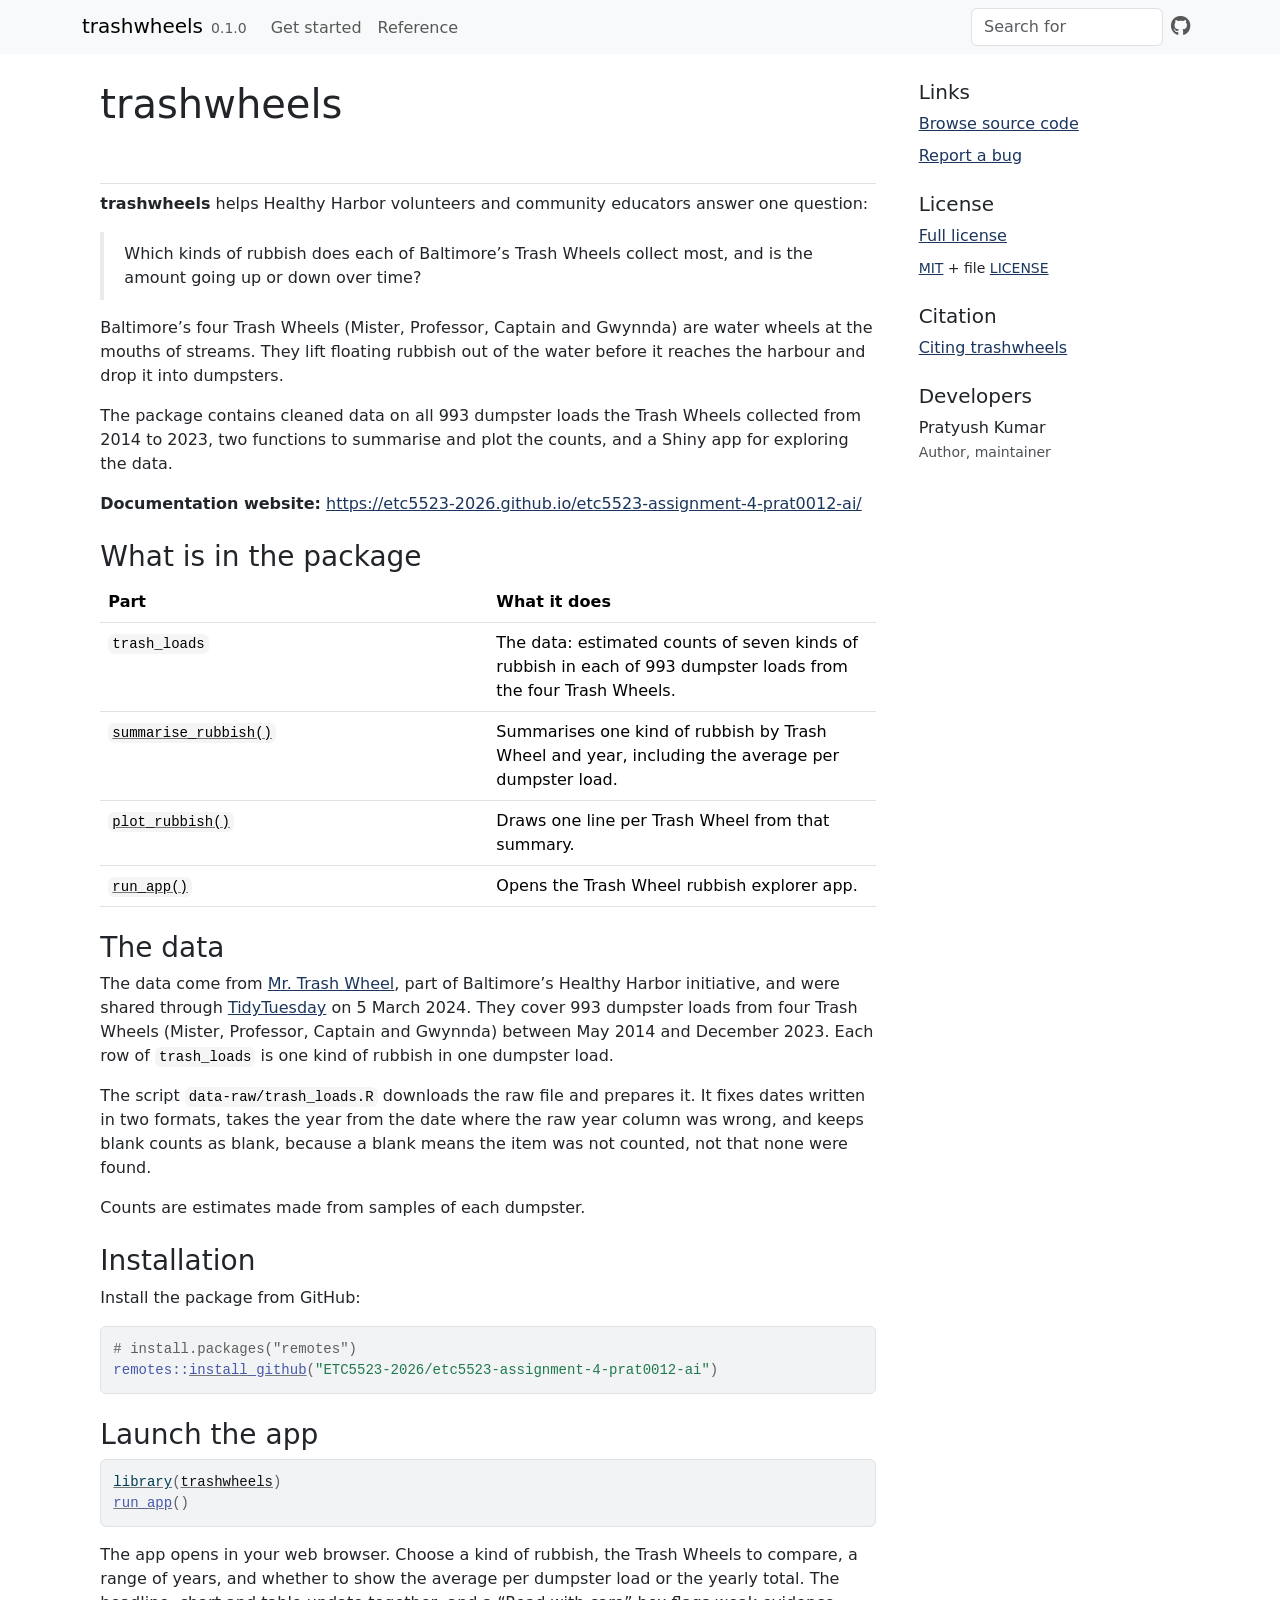
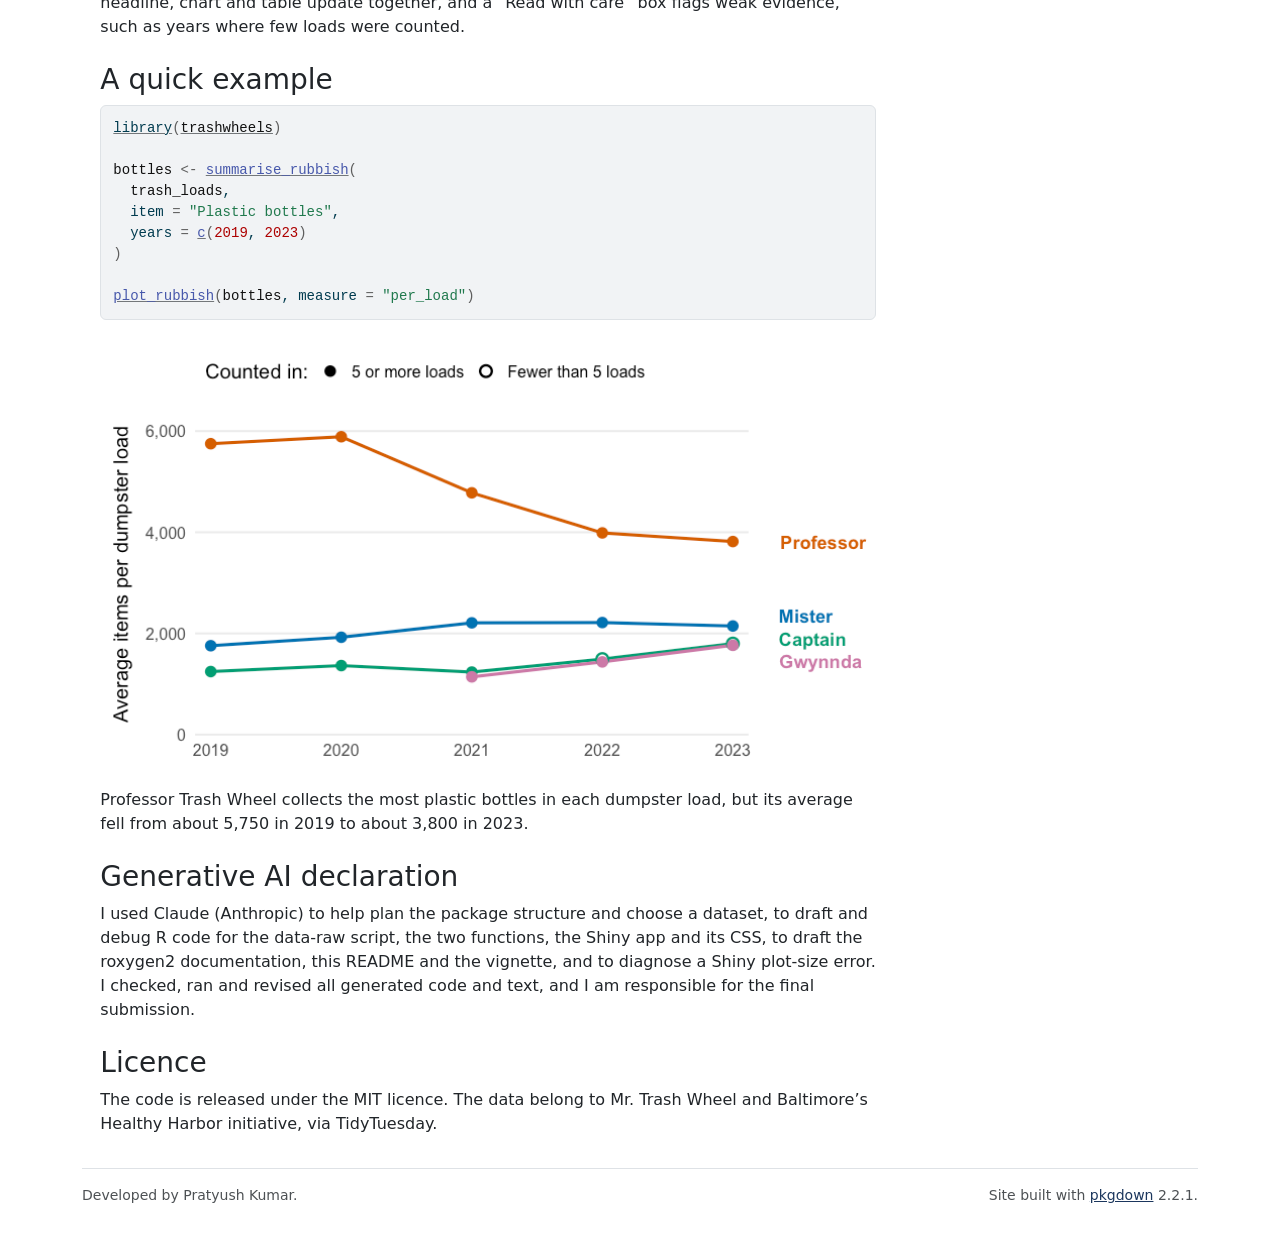
==== commit f208b924: "Rebuild pkgdown site" ====
--- a/docs/index.html
+++ b/docs/index.html
@@ -53,9 +53,10 @@
 </h1></div>
 <p><strong>trashwheels</strong> helps Healthy Harbor volunteers and community educators answer one question:</p>
 <blockquote>
-<p>Which kinds of rubbish does each of Baltimore’s Trash Wheels collect most, and is it going up or down over time?</p>
+<p>Which kinds of rubbish does each of Baltimore’s Trash Wheels collect most, and is the amount going up or down over time?</p>
 </blockquote>
-<p>It contains cleaned data on every dumpster load the Trash Wheels collected from 2014 to 2023, two functions to summarise and plot it, and a Shiny app for exploring it.</p>
+<p>Baltimore’s four Trash Wheels (Mister, Professor, Captain and Gwynnda) are water wheels at the mouths of streams. They lift floating rubbish out of the water before it reaches the harbour and drop it into dumpsters.</p>
+<p>The package contains cleaned data on all 993 dumpster loads the Trash Wheels collected from 2014 to 2023, two functions to summarise and plot the counts, and a Shiny app for exploring the data.</p>
 <p><strong>Documentation website:</strong> <a href="https://etc5523-2026.github.io/etc5523-assignment-4-prat0012-ai/" class="uri">https://etc5523-2026.github.io/etc5523-assignment-4-prat0012-ai/</a></p>
 <div class="section level2">
 <h2 id="what-is-in-the-package">What is in the package<a class="anchor" aria-label="anchor" href="#what-is-in-the-package"></a>
